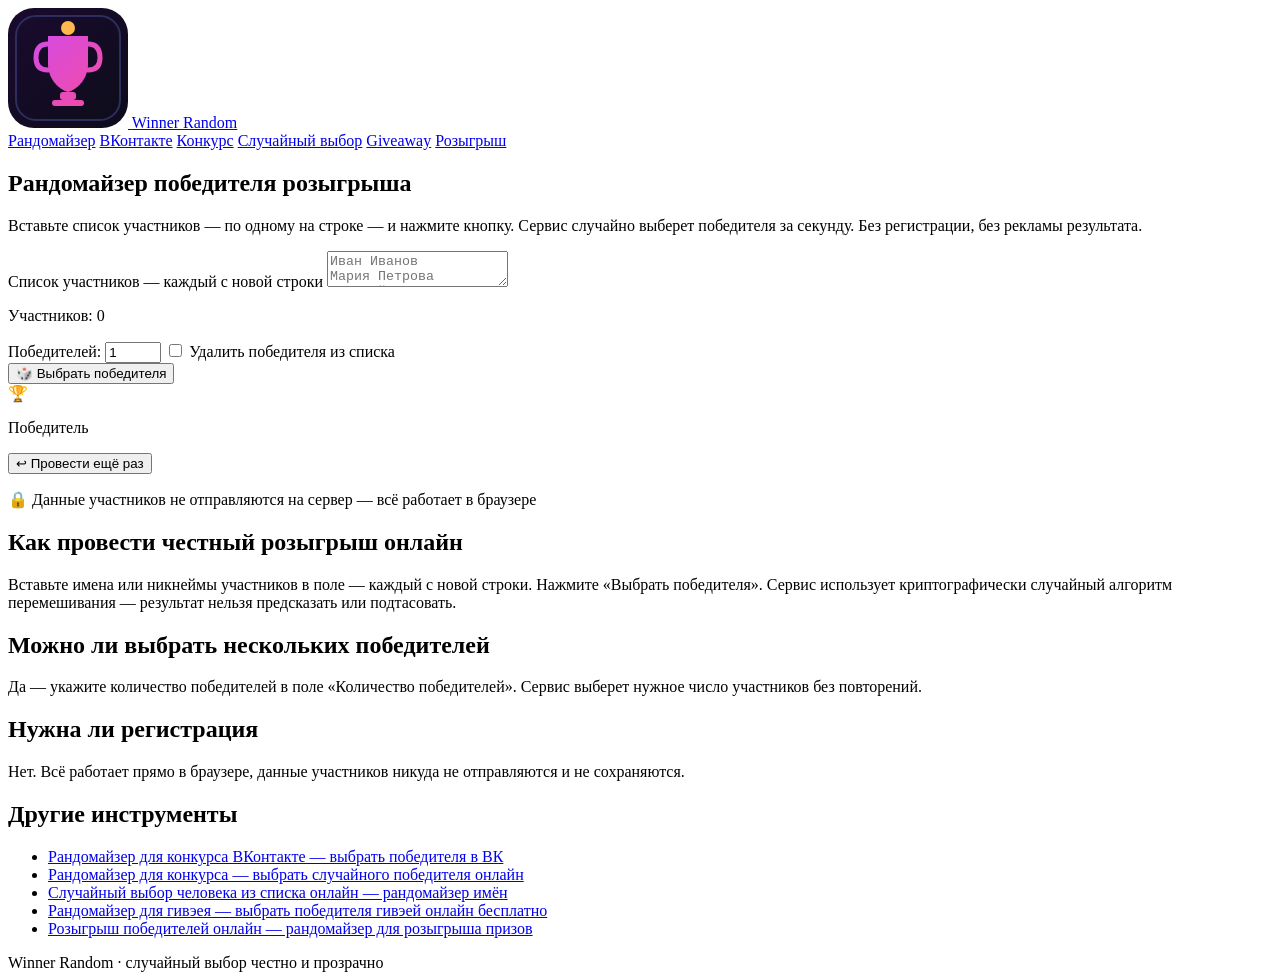
==== index.html @ bc1d4768 "Add files via upload" ====
<!doctype html>
<html lang="ru">
<head>
<meta charset="UTF-8">
<meta name="viewport" content="width=device-width, initial-scale=1.0">
<title>Рандомайзер победителя — выбрать победителя розыгрыша онлайн</title>
<meta name="description" content="Бесплатный онлайн-рандомайзер для розыгрышей и конкурсов. Вставьте список участников — сервис выберет случайного победителя. Без регистрации.">
<link rel="canonical" href="https://winner-random.ru/">
<meta property="og:type" content="website">
<meta property="og:title" content="Рандомайзер победителя — выбрать победителя розыгрыша онлайн">
<meta property="og:description" content="Бесплатный онлайн-рандомайзер для розыгрышей и конкурсов. Вставьте список участников — сервис выберет случайного победителя. Без регистрации.">
<meta property="og:url" content="https://winner-random.ru/">
<link rel="icon" type="image/svg+xml" href="./favicon.svg">
<link rel="preconnect" href="https://fonts.googleapis.com">
<link rel="preconnect" href="https://fonts.gstatic.com" crossorigin>
<link href="https://fonts.googleapis.com/css2?family=Inter:wght@400;500;600;700&family=Manrope:wght@700;800&display=swap" rel="stylesheet">
<link rel="stylesheet" href="./assets/style.css">
</head>
<body>
<!-- YANDEX_METRIKA -->

<header class="site-header">
  <div class="container">
    <a href="./index.html" class="brand">
      <img src="./favicon.svg" alt="Winner Random">
      <span>Winner Random</span>
    </a>
    <nav class="site-nav">
      <a href="./index.html" class="active">Рандомайзер</a>
      <a href="./randomaizer-vk.html">ВКонтакте</a>
      <a href="./randomaizer-konkurs.html">Конкурс</a>
      <a href="./sluchain-vybor-cheloveka.html">Случайный выбор</a>
      <a href="./giveaway-randomaizer.html">Giveaway</a>
      <a href="./rozygrysh-pobediteley.html">Розыгрыш</a>
    </nav>
  </div>
</header>

<main>
  <section class="hero container">
    <h1><span>Рандомайзер победителя розыгрыша</span></h1>
    <p class="lead">Вставьте список участников — по одному на строке — и нажмите кнопку. Сервис случайно выберет победителя за секунду. Без регистрации, без рекламы результата.</p>
  </section>

  <div class="container">
    <div class="tool-card">
      <div class="field">
        <label for="participants">Список участников <span>— каждый с новой строки</span></label>
        <textarea id="participants" placeholder="Иван Иванов&#10;Мария Петрова&#10;Алексей Сидоров&#10;..."></textarea>
      </div>
      <p class="counter">Участников: <span id="participantCount">0</span></p>
      <div class="options-row">
        <label>Победителей:
          <input type="number" id="winnerCount" value="1" min="1" max="100">
        </label>
        <label>
          <input type="checkbox" id="removeWinner">
          Удалить победителя из списка
        </label>
      </div>
      <button class="btn-draw" id="btnDraw">🎲 Выбрать победителя</button>

      <div class="result-wrap" id="resultWrap">
        <div class="winner-display" id="winnerDisplay">
          <span class="winner-emoji">🏆</span>
          <div id="singleWinner">
            <p class="winner-label">Победитель</p>
            <div class="winner-name" id="winnerName"></div>
          </div>
          <div class="multiple-winners" id="multipleWinners" style="display:none;"></div>
        </div>
        <button class="btn-again" id="btnAgain">↩ Провести ещё раз</button>
      </div>

      <p class="security-badge">🔒 Данные участников не отправляются на сервер — всё работает в браузере</p>
    </div>

    <article class="article">
<h2>Как провести честный розыгрыш онлайн</h2>
<p>Вставьте имена или никнеймы участников в поле — каждый с новой строки. Нажмите «Выбрать победителя». Сервис использует криптографически случайный алгоритм перемешивания — результат нельзя предсказать или подтасовать.</p>
<h2>Можно ли выбрать нескольких победителей</h2>
<p>Да — укажите количество победителей в поле «Количество победителей». Сервис выберет нужное число участников без повторений.</p>
<h2>Нужна ли регистрация</h2>
<p>Нет. Всё работает прямо в браузере, данные участников никуда не отправляются и не сохраняются.</p>
    </article>

    <div class="related">
      <h2>Другие инструменты</h2>
      <ul>
      <li><a href="./randomaizer-vk.html">Рандомайзер для конкурса ВКонтакте — выбрать победителя в ВК</a></li>
      <li><a href="./randomaizer-konkurs.html">Рандомайзер для конкурса — выбрать случайного победителя онлайн</a></li>
      <li><a href="./sluchain-vybor-cheloveka.html">Случайный выбор человека из списка онлайн — рандомайзер имён</a></li>
      <li><a href="./giveaway-randomaizer.html">Рандомайзер для гивэея — выбрать победителя гивэей онлайн бесплатно</a></li>
      <li><a href="./rozygrysh-pobediteley.html">Розыгрыш победителей онлайн — рандомайзер для розыгрыша призов</a></li>
      </ul>
    </div>
  </div>
</main>

<footer class="site-footer">
  <div class="container">Winner Random · случайный выбор честно и прозрачно</div>
</footer>

<script src="./assets/tool.js"></script>
</body>
</html>
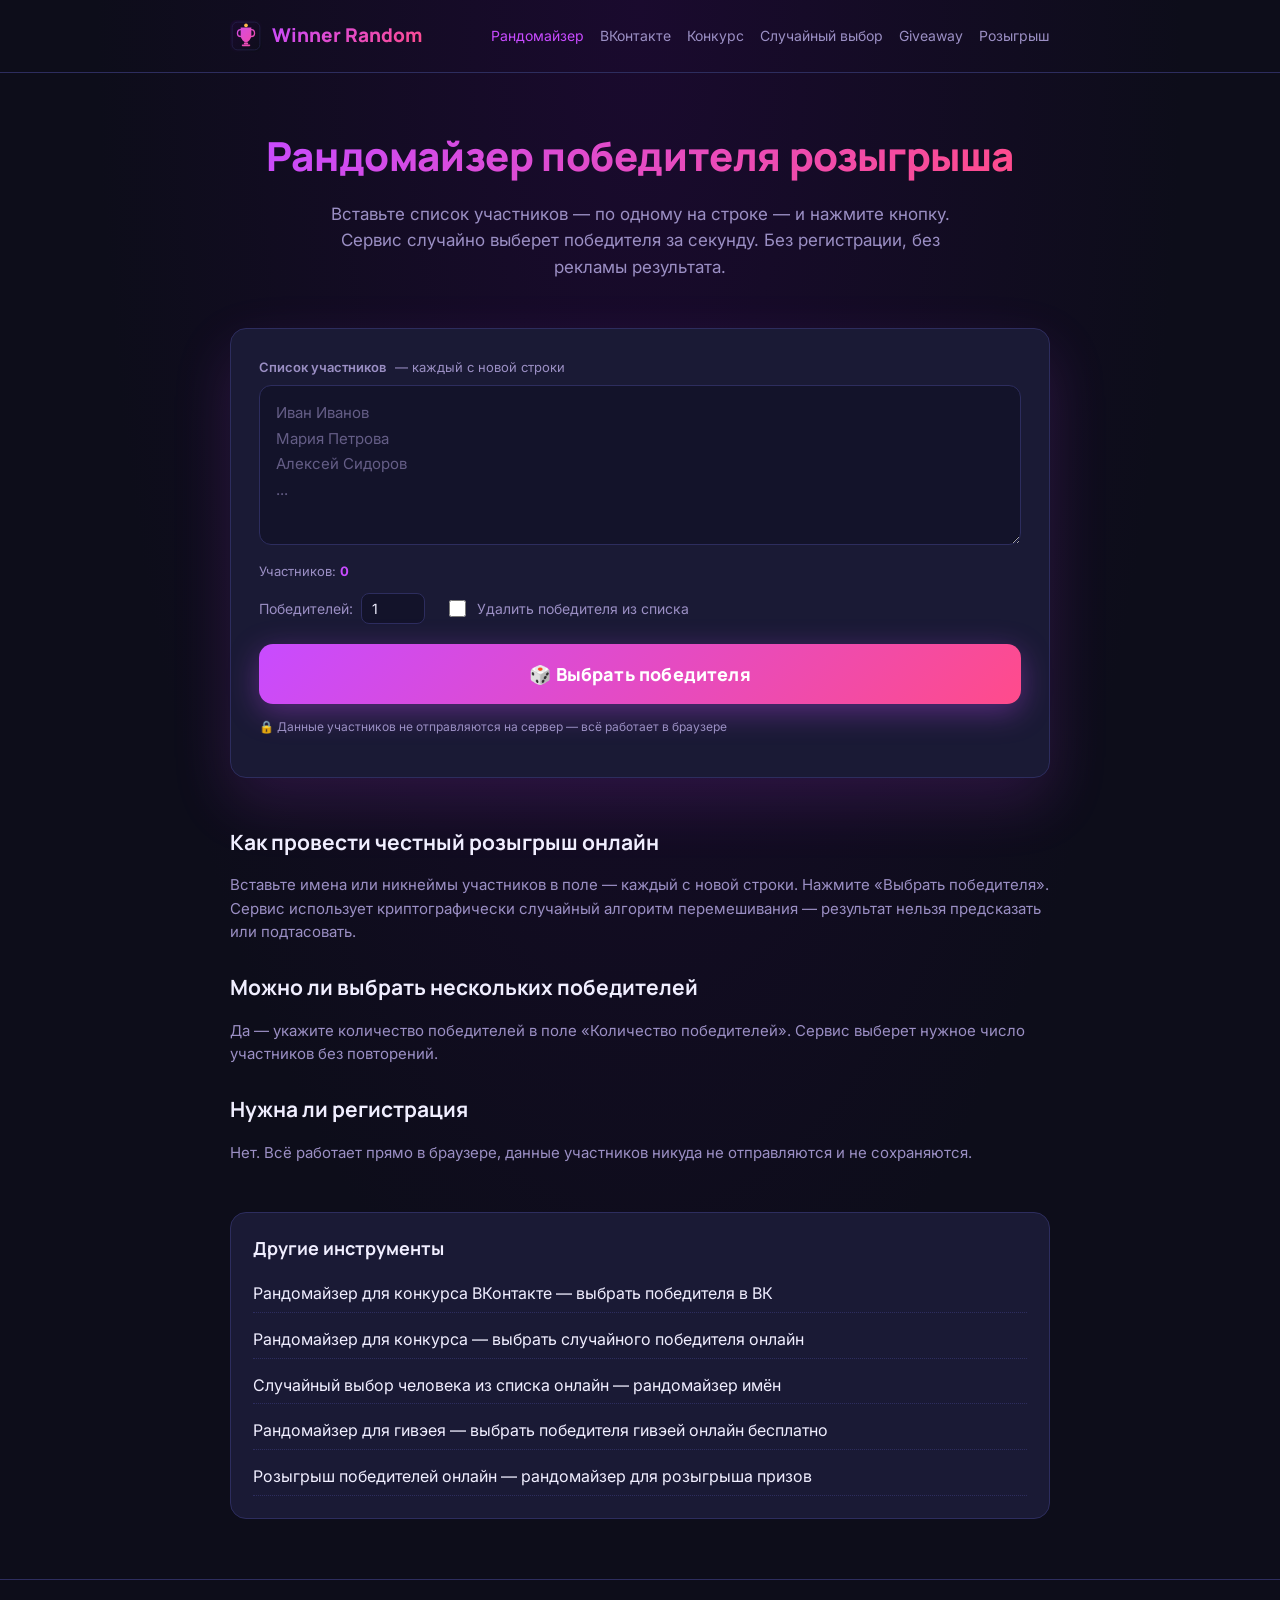
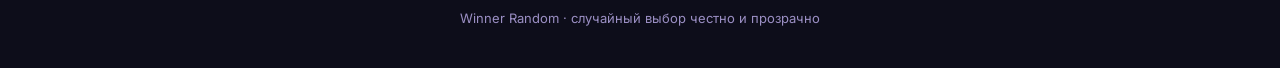
==== commit ae6f865c: "Add files via upload" ====
--- a/index.html
+++ b/index.html
@@ -1,106 +1,223 @@
 <!doctype html>
 <html lang="ru">
-<head>
-<meta charset="UTF-8">
-<meta name="viewport" content="width=device-width, initial-scale=1.0">
-<title>Рандомайзер победителя — выбрать победителя розыгрыша онлайн</title>
-<meta name="description" content="Бесплатный онлайн-рандомайзер для розыгрышей и конкурсов. Вставьте список участников — сервис выберет случайного победителя. Без регистрации.">
-<link rel="canonical" href="https://winner-random.ru/">
-<meta property="og:type" content="website">
-<meta property="og:title" content="Рандомайзер победителя — выбрать победителя розыгрыша онлайн">
-<meta property="og:description" content="Бесплатный онлайн-рандомайзер для розыгрышей и конкурсов. Вставьте список участников — сервис выберет случайного победителя. Без регистрации.">
-<meta property="og:url" content="https://winner-random.ru/">
-<link rel="icon" type="image/svg+xml" href="./favicon.svg">
-<link rel="preconnect" href="https://fonts.googleapis.com">
-<link rel="preconnect" href="https://fonts.gstatic.com" crossorigin>
-<link href="https://fonts.googleapis.com/css2?family=Inter:wght@400;500;600;700&family=Manrope:wght@700;800&display=swap" rel="stylesheet">
-<link rel="stylesheet" href="./assets/style.css">
-</head>
-<body>
-<!-- YANDEX_METRIKA -->
-
-<header class="site-header">
-  <div class="container">
-    <a href="./index.html" class="brand">
-      <img src="./favicon.svg" alt="Winner Random">
-      <span>Winner Random</span>
-    </a>
-    <nav class="site-nav">
-      <a href="./index.html" class="active">Рандомайзер</a>
-      <a href="./randomaizer-vk.html">ВКонтакте</a>
-      <a href="./randomaizer-konkurs.html">Конкурс</a>
-      <a href="./sluchain-vybor-cheloveka.html">Случайный выбор</a>
-      <a href="./giveaway-randomaizer.html">Giveaway</a>
-      <a href="./rozygrysh-pobediteley.html">Розыгрыш</a>
-    </nav>
-  </div>
-</header>
-
-<main>
-  <section class="hero container">
-    <h1><span>Рандомайзер победителя розыгрыша</span></h1>
-    <p class="lead">Вставьте список участников — по одному на строке — и нажмите кнопку. Сервис случайно выберет победителя за секунду. Без регистрации, без рекламы результата.</p>
-  </section>
-
-  <div class="container">
-    <div class="tool-card">
-      <div class="field">
-        <label for="participants">Список участников <span>— каждый с новой строки</span></label>
-        <textarea id="participants" placeholder="Иван Иванов&#10;Мария Петрова&#10;Алексей Сидоров&#10;..."></textarea>
+  <head>
+    <meta charset="UTF-8" />
+    <meta name="viewport" content="width=device-width, initial-scale=1.0" />
+    <title>Рандомайзер победителя — выбрать победителя розыгрыша онлайн</title>
+    <meta
+      name="description"
+      content="Бесплатный онлайн-рандомайзер для розыгрышей и конкурсов. Вставьте список участников — сервис выберет случайного победителя. Без регистрации."
+    />
+    <link rel="canonical" href="https://winner-random.ru/" />
+    <meta property="og:type" content="website" />
+    <meta
+      property="og:title"
+      content="Рандомайзер победителя — выбрать победителя розыгрыша онлайн"
+    />
+    <meta
+      property="og:description"
+      content="Бесплатный онлайн-рандомайзер для розыгрышей и конкурсов. Вставьте список участников — сервис выберет случайного победителя. Без регистрации."
+    />
+    <meta property="og:url" content="https://winner-random.ru/" />
+    <link rel="icon" type="image/svg+xml" href="./favicon.svg" />
+    <link rel="preconnect" href="https://fonts.googleapis.com" />
+    <link rel="preconnect" href="https://fonts.gstatic.com" crossorigin />
+    <link
+      href="https://fonts.googleapis.com/css2?family=Inter:wght@400;500;600;700&family=Manrope:wght@700;800&display=swap"
+      rel="stylesheet"
+    />
+    <link rel="stylesheet" href="./assets/style.css" />
+  </head>
+  <body>
+    <script type="text/javascript">
+      (function (m, e, t, r, i, k, a) {
+        m[i] =
+          m[i] ||
+          function () {
+            (m[i].a = m[i].a || []).push(arguments);
+          };
+        m[i].l = 1 * new Date();
+        for (var j = 0; j < document.scripts.length; j++) {
+          if (document.scripts[j].src === r) {
+            return;
+          }
+        }
+        ((k = e.createElement(t)),
+          (a = e.getElementsByTagName(t)[0]),
+          (k.async = 1),
+          (k.src = r),
+          a.parentNode.insertBefore(k, a));
+      })(
+        window,
+        document,
+        "script",
+        "https://mc.yandex.ru/metrika/tag.js?id=111718208",
+        "ym",
+      );
+
+      ym(111718208, "init", {
+        ssr: true,
+        webvisor: true,
+        clickmap: true,
+        ecommerce: "dataLayer",
+        referrer: document.referrer,
+        url: location.href,
+        accurateTrackBounce: true,
+        trackLinks: true,
+      });
+    </script>
+    <noscript
+      ><div>
+        <img
+          src="https://mc.yandex.ru/watch/111718208"
+          style="position: absolute; left: -9999px"
+          alt=""
+        /></div
+    ></noscript>
+
+    <header class="site-header">
+      <div class="container">
+        <a href="./index.html" class="brand">
+          <img src="./favicon.svg" alt="Winner Random" />
+          <span>Winner Random</span>
+        </a>
+        <nav class="site-nav">
+          <a href="./index.html" class="active">Рандомайзер</a>
+          <a href="./randomaizer-vk.html">ВКонтакте</a>
+          <a href="./randomaizer-konkurs.html">Конкурс</a>
+          <a href="./sluchain-vybor-cheloveka.html">Случайный выбор</a>
+          <a href="./giveaway-randomaizer.html">Giveaway</a>
+          <a href="./rozygrysh-pobediteley.html">Розыгрыш</a>
+        </nav>
       </div>
-      <p class="counter">Участников: <span id="participantCount">0</span></p>
-      <div class="options-row">
-        <label>Победителей:
-          <input type="number" id="winnerCount" value="1" min="1" max="100">
-        </label>
-        <label>
-          <input type="checkbox" id="removeWinner">
-          Удалить победителя из списка
-        </label>
+    </header>
+
+    <main>
+      <section class="hero container">
+        <h1><span>Рандомайзер победителя розыгрыша</span></h1>
+        <p class="lead">
+          Вставьте список участников — по одному на строке — и нажмите кнопку.
+          Сервис случайно выберет победителя за секунду. Без регистрации, без
+          рекламы результата.
+        </p>
+      </section>
+
+      <div class="container">
+        <div class="tool-card">
+          <div class="field">
+            <label for="participants"
+              >Список участников <span>— каждый с новой строки</span></label
+            >
+            <textarea
+              id="participants"
+              placeholder="Иван Иванов&#10;Мария Петрова&#10;Алексей Сидоров&#10;..."
+            ></textarea>
+          </div>
+          <p class="counter">
+            Участников: <span id="participantCount">0</span>
+          </p>
+          <div class="options-row">
+            <label
+              >Победителей:
+              <input
+                type="number"
+                id="winnerCount"
+                value="1"
+                min="1"
+                max="100"
+              />
+            </label>
+            <label>
+              <input type="checkbox" id="removeWinner" />
+              Удалить победителя из списка
+            </label>
+          </div>
+          <button class="btn-draw" id="btnDraw">🎲 Выбрать победителя</button>
+
+          <div class="result-wrap" id="resultWrap">
+            <div class="winner-display" id="winnerDisplay">
+              <span class="winner-emoji">🏆</span>
+              <div id="singleWinner">
+                <p class="winner-label">Победитель</p>
+                <div class="winner-name" id="winnerName"></div>
+              </div>
+              <div
+                class="multiple-winners"
+                id="multipleWinners"
+                style="display: none"
+              ></div>
+            </div>
+            <button class="btn-again" id="btnAgain">↩ Провести ещё раз</button>
+          </div>
+
+          <p class="security-badge">
+            🔒 Данные участников не отправляются на сервер — всё работает в
+            браузере
+          </p>
+        </div>
+
+        <article class="article">
+          <h2>Как провести честный розыгрыш онлайн</h2>
+          <p>
+            Вставьте имена или никнеймы участников в поле — каждый с новой
+            строки. Нажмите «Выбрать победителя». Сервис использует
+            криптографически случайный алгоритм перемешивания — результат нельзя
+            предсказать или подтасовать.
+          </p>
+          <h2>Можно ли выбрать нескольких победителей</h2>
+          <p>
+            Да — укажите количество победителей в поле «Количество победителей».
+            Сервис выберет нужное число участников без повторений.
+          </p>
+          <h2>Нужна ли регистрация</h2>
+          <p>
+            Нет. Всё работает прямо в браузере, данные участников никуда не
+            отправляются и не сохраняются.
+          </p>
+        </article>
+
+        <div class="related">
+          <h2>Другие инструменты</h2>
+          <ul>
+            <li>
+              <a href="./randomaizer-vk.html"
+                >Рандомайзер для конкурса ВКонтакте — выбрать победителя в ВК</a
+              >
+            </li>
+            <li>
+              <a href="./randomaizer-konkurs.html"
+                >Рандомайзер для конкурса — выбрать случайного победителя
+                онлайн</a
+              >
+            </li>
+            <li>
+              <a href="./sluchain-vybor-cheloveka.html"
+                >Случайный выбор человека из списка онлайн — рандомайзер имён</a
+              >
+            </li>
+            <li>
+              <a href="./giveaway-randomaizer.html"
+                >Рандомайзер для гивэея — выбрать победителя гивэей онлайн
+                бесплатно</a
+              >
+            </li>
+            <li>
+              <a href="./rozygrysh-pobediteley.html"
+                >Розыгрыш победителей онлайн — рандомайзер для розыгрыша
+                призов</a
+              >
+            </li>
+          </ul>
+        </div>
       </div>
-      <button class="btn-draw" id="btnDraw">🎲 Выбрать победителя</button>
-
-      <div class="result-wrap" id="resultWrap">
-        <div class="winner-display" id="winnerDisplay">
-          <span class="winner-emoji">🏆</span>
-          <div id="singleWinner">
-            <p class="winner-label">Победитель</p>
-            <div class="winner-name" id="winnerName"></div>
-          </div>
-          <div class="multiple-winners" id="multipleWinners" style="display:none;"></div>
-        </div>
-        <button class="btn-again" id="btnAgain">↩ Провести ещё раз</button>
+    </main>
+
+    <footer class="site-footer">
+      <div class="container">
+        Winner Random · случайный выбор честно и прозрачно
       </div>
-
-      <p class="security-badge">🔒 Данные участников не отправляются на сервер — всё работает в браузере</p>
-    </div>
-
-    <article class="article">
-<h2>Как провести честный розыгрыш онлайн</h2>
-<p>Вставьте имена или никнеймы участников в поле — каждый с новой строки. Нажмите «Выбрать победителя». Сервис использует криптографически случайный алгоритм перемешивания — результат нельзя предсказать или подтасовать.</p>
-<h2>Можно ли выбрать нескольких победителей</h2>
-<p>Да — укажите количество победителей в поле «Количество победителей». Сервис выберет нужное число участников без повторений.</p>
-<h2>Нужна ли регистрация</h2>
-<p>Нет. Всё работает прямо в браузере, данные участников никуда не отправляются и не сохраняются.</p>
-    </article>
-
-    <div class="related">
-      <h2>Другие инструменты</h2>
-      <ul>
-      <li><a href="./randomaizer-vk.html">Рандомайзер для конкурса ВКонтакте — выбрать победителя в ВК</a></li>
-      <li><a href="./randomaizer-konkurs.html">Рандомайзер для конкурса — выбрать случайного победителя онлайн</a></li>
-      <li><a href="./sluchain-vybor-cheloveka.html">Случайный выбор человека из списка онлайн — рандомайзер имён</a></li>
-      <li><a href="./giveaway-randomaizer.html">Рандомайзер для гивэея — выбрать победителя гивэей онлайн бесплатно</a></li>
-      <li><a href="./rozygrysh-pobediteley.html">Розыгрыш победителей онлайн — рандомайзер для розыгрыша призов</a></li>
-      </ul>
-    </div>
-  </div>
-</main>
-
-<footer class="site-footer">
-  <div class="container">Winner Random · случайный выбор честно и прозрачно</div>
-</footer>
-
-<script src="./assets/tool.js"></script>
-</body>
-</html>+    </footer>
+
+    <script src="./assets/tool.js"></script>
+  </body>
+</html>
--- a/assets/style.css
+++ b/assets/style.css
@@ -0,0 +1,209 @@
+/* ==========================================================================
+   Winner Random — стили
+   Палитра: фиолетово-розовый градиент, праздничный стиль
+   ========================================================================== */
+
+:root {
+  --bg: #0d0d1a;
+  --bg-soft: #13132a;
+  --card: #1a1a35;
+  --card-border: #2d2d5e;
+  --text: #f0eeff;
+  --text-muted: #9b8fc4;
+  --accent: #c84bff;
+  --accent2: #ff4b8b;
+  --positive: #4bffb5;
+  --radius: 16px;
+  --max-width: 860px;
+  --shadow: 0 24px 60px rgba(200, 75, 255, 0.15);
+  --grad: linear-gradient(135deg, #c84bff 0%, #ff4b8b 100%);
+}
+
+* { box-sizing: border-box; }
+html { scroll-behavior: smooth; }
+
+body {
+  margin: 0;
+  background: radial-gradient(ellipse at top, #1a0a2e 0%, #0d0d1a 60%);
+  color: var(--text);
+  font-family: "Inter", -apple-system, BlinkMacSystemFont, sans-serif;
+  line-height: 1.55;
+  -webkit-font-smoothing: antialiased;
+}
+
+.container { max-width: var(--max-width); margin: 0 auto; padding: 0 20px; }
+
+/* ---------- Header ---------- */
+.site-header { padding: 20px 0; border-bottom: 1px solid var(--card-border); }
+.site-header .container { display: flex; align-items: center; justify-content: space-between; gap: 16px; flex-wrap: wrap; }
+.brand { display: flex; align-items: center; gap: 10px; font-family: "Manrope", sans-serif; font-weight: 800; font-size: 19px; color: var(--text); text-decoration: none; }
+.brand img { width: 32px; height: 32px; }
+.brand span { background: var(--grad); -webkit-background-clip: text; -webkit-text-fill-color: transparent; background-clip: text; }
+nav.site-nav { display: flex; gap: 16px; flex-wrap: wrap; }
+nav.site-nav a { color: var(--text-muted); text-decoration: none; font-size: 14px; transition: color 0.15s; }
+nav.site-nav a:hover, nav.site-nav a.active { color: var(--accent); }
+
+/* ---------- Hero ---------- */
+.hero { padding: 52px 0 20px; text-align: center; }
+.hero h1 { font-family: "Manrope", sans-serif; font-weight: 800; font-size: clamp(26px, 4vw, 40px); margin: 0 0 14px; letter-spacing: -0.01em; }
+.hero h1 span { background: var(--grad); -webkit-background-clip: text; -webkit-text-fill-color: transparent; background-clip: text; }
+.hero p.lead { color: var(--text-muted); font-size: 17px; max-width: 620px; margin: 0 auto; }
+
+/* ---------- Main card ---------- */
+.tool-card { background: var(--card); border: 1px solid var(--card-border); border-radius: var(--radius); box-shadow: var(--shadow); padding: 28px; margin: 28px 0; }
+
+/* ---------- Textarea ---------- */
+.field { display: flex; flex-direction: column; gap: 8px; margin-bottom: 16px; }
+.field label { font-size: 13px; color: var(--text-muted); font-weight: 600; }
+.field label span { font-weight: 400; color: var(--text-muted); margin-left: 6px; }
+textarea#participants {
+  background: var(--bg-soft);
+  border: 1px solid var(--card-border);
+  color: var(--text);
+  border-radius: 12px;
+  padding: 14px 16px;
+  font-size: 15px;
+  font-family: inherit;
+  resize: vertical;
+  min-height: 160px;
+  outline: none;
+  transition: border-color 0.15s;
+  line-height: 1.7;
+}
+textarea#participants:focus { border-color: var(--accent); }
+textarea#participants::placeholder { color: var(--text-muted); opacity: 0.6; }
+
+/* ---------- Options row ---------- */
+.options-row { display: flex; align-items: center; gap: 20px; flex-wrap: wrap; margin-bottom: 20px; }
+.options-row label { display: flex; align-items: center; gap: 8px; font-size: 14px; color: var(--text-muted); cursor: pointer; }
+.options-row input[type="checkbox"] { width: 17px; height: 17px; accent-color: var(--accent); }
+.options-row input[type="number"] { width: 64px; background: var(--bg-soft); border: 1px solid var(--card-border); color: var(--text); border-radius: 8px; padding: 6px 10px; font-size: 14px; font-family: inherit; outline: none; }
+.options-row input[type="number"]:focus { border-color: var(--accent); }
+
+/* ---------- Button ---------- */
+.btn-draw {
+  width: 100%;
+  padding: 18px;
+  background: var(--grad);
+  border: none;
+  border-radius: 14px;
+  color: #fff;
+  font-family: "Manrope", sans-serif;
+  font-weight: 800;
+  font-size: 18px;
+  cursor: pointer;
+  letter-spacing: 0.01em;
+  transition: opacity 0.15s, transform 0.1s;
+  box-shadow: 0 8px 30px rgba(200, 75, 255, 0.35);
+}
+.btn-draw:hover { opacity: 0.92; }
+.btn-draw:active { transform: scale(0.98); }
+.btn-draw:disabled { opacity: 0.5; cursor: not-allowed; }
+
+/* ---------- Result ---------- */
+.result-wrap { margin-top: 24px; display: none; }
+.result-wrap.visible { display: block; }
+
+.winner-display {
+  background: var(--bg-soft);
+  border: 2px solid var(--accent);
+  border-radius: 14px;
+  padding: 28px 20px;
+  text-align: center;
+  position: relative;
+  overflow: hidden;
+}
+
+.winner-display::before {
+  content: "";
+  position: absolute;
+  inset: 0;
+  background: linear-gradient(135deg, rgba(200,75,255,0.07), rgba(255,75,139,0.07));
+  pointer-events: none;
+}
+
+.winner-emoji { font-size: 48px; display: block; margin-bottom: 8px; }
+
+.winner-label { font-size: 13px; color: var(--text-muted); text-transform: uppercase; letter-spacing: 0.1em; margin-bottom: 10px; }
+
+.winner-name {
+  font-family: "Manrope", sans-serif;
+  font-weight: 800;
+  font-size: clamp(22px, 4vw, 36px);
+  background: var(--grad);
+  -webkit-background-clip: text;
+  -webkit-text-fill-color: transparent;
+  background-clip: text;
+  word-break: break-word;
+  min-height: 44px;
+}
+
+.winner-name.spinning { -webkit-text-fill-color: var(--text-muted); background: none; }
+
+.multiple-winners { margin-top: 12px; }
+.multiple-winners .w-item {
+  background: var(--bg);
+  border: 1px solid var(--card-border);
+  border-radius: 10px;
+  padding: 10px 16px;
+  margin-bottom: 8px;
+  font-family: "Manrope", sans-serif;
+  font-weight: 700;
+  font-size: 17px;
+  display: flex;
+  align-items: center;
+  gap: 10px;
+}
+.multiple-winners .w-item .place { color: var(--text-muted); font-size: 13px; min-width: 28px; }
+
+.btn-again {
+  margin-top: 16px;
+  width: 100%;
+  padding: 13px;
+  background: transparent;
+  border: 1px solid var(--card-border);
+  border-radius: 12px;
+  color: var(--text-muted);
+  font-family: inherit;
+  font-size: 15px;
+  cursor: pointer;
+  transition: border-color 0.15s, color 0.15s;
+}
+.btn-again:hover { border-color: var(--accent); color: var(--accent); }
+
+/* ---------- Counter ---------- */
+.counter { font-size: 13px; color: var(--text-muted); margin-bottom: 12px; }
+.counter span { color: var(--accent); font-weight: 700; }
+
+/* ---------- Security badge ---------- */
+.security-badge { margin-top: 14px; font-size: 12px; color: var(--text-muted); }
+
+/* ---------- Article ---------- */
+.section-title { font-family: "Manrope", sans-serif; font-weight: 800; font-size: 24px; margin: 48px 0 8px; }
+.article { margin: 48px 0; color: var(--text-muted); font-size: 15px; }
+.article h2 { color: var(--text); font-family: "Manrope", sans-serif; font-size: 21px; margin: 28px 0 10px; }
+.article ul { padding-left: 20px; }
+.article a { color: var(--accent); }
+
+/* ---------- Related ---------- */
+.related { margin: 40px 0; padding: 22px; background: var(--card); border: 1px solid var(--card-border); border-radius: var(--radius); }
+.related h2 { font-family: "Manrope", sans-serif; font-size: 18px; margin: 0 0 12px; }
+.related ul { list-style: none; padding: 0; margin: 0; display: grid; gap: 8px; }
+.related a { color: var(--text); text-decoration: none; border-bottom: 1px dotted var(--card-border); display: block; padding: 6px 0; }
+.related a:hover { color: var(--accent); }
+
+/* ---------- Footer ---------- */
+.site-footer { border-top: 1px solid var(--card-border); margin-top: 60px; padding: 28px 0 40px; color: var(--text-muted); font-size: 13px; text-align: center; }
+
+/* ---------- Confetti animation ---------- */
+@keyframes confetti-fall {
+  0%   { transform: translateY(-20px) rotate(0deg); opacity: 1; }
+  100% { transform: translateY(120px) rotate(720deg); opacity: 0; }
+}
+.confetti-piece {
+  position: absolute;
+  width: 8px; height: 8px;
+  border-radius: 2px;
+  animation: confetti-fall 1s ease-in forwards;
+  pointer-events: none;
+}
